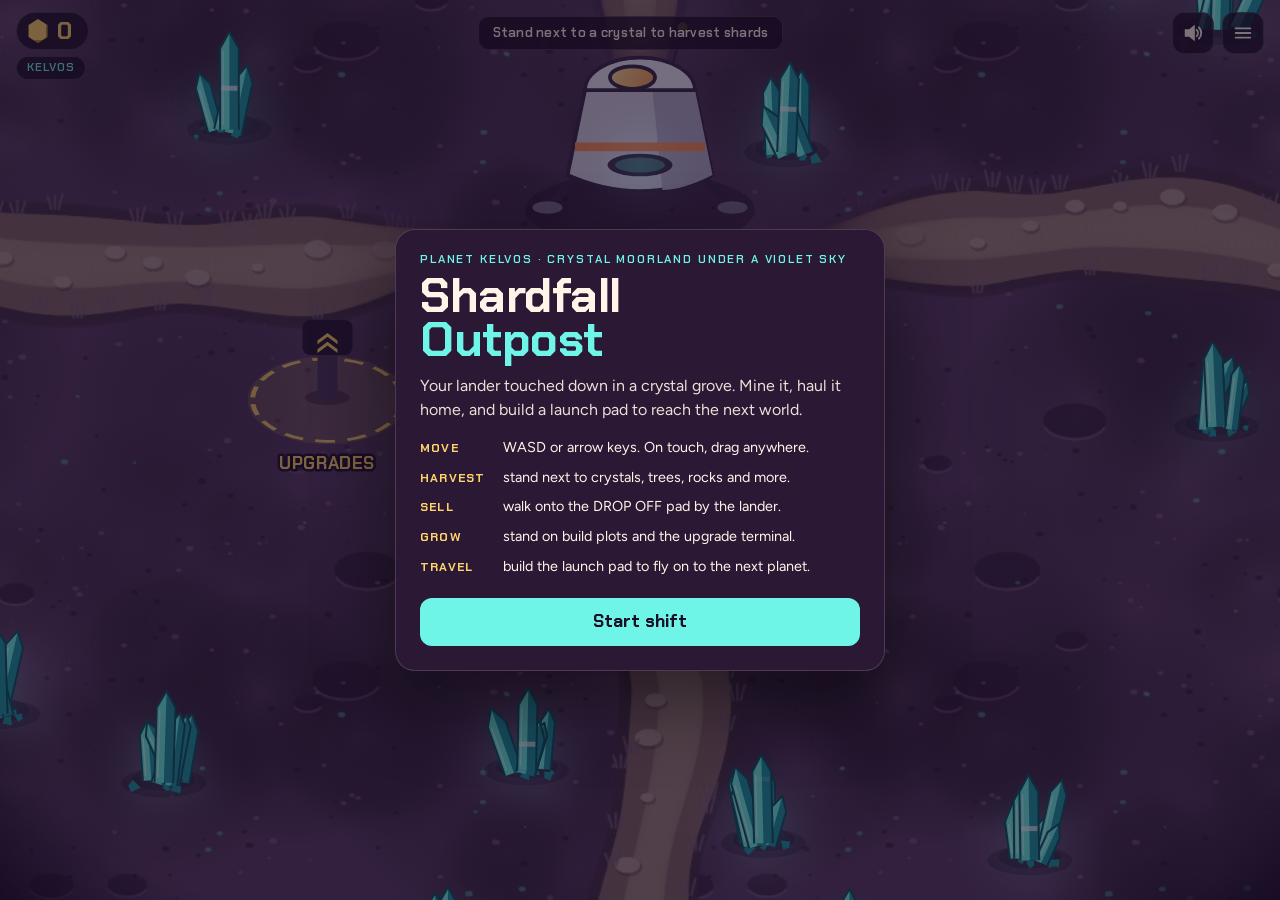
==== index.html @ 41a67cf4 "Open stations as popups with storage overviews Standing on a station now shows a small Open button (" ====
<!doctype html>
<html lang="en">
<head>
<meta charset="utf-8">
<meta name="viewport" content="width=device-width, initial-scale=1, viewport-fit=cover, user-scalable=no">
</head>
<body>
<!-- PAGE:START -->
<title>Shardfall Outpost</title>
<meta name="claude:viewport-fit-sides" content="cover">
<link rel="preconnect" href="https://fonts.googleapis.com">
<link rel="preconnect" href="https://fonts.gstatic.com" crossorigin>
<link rel="stylesheet" href="https://fonts.googleapis.com/css2?family=Chakra+Petch:wght@500;600;700&family=Figtree:wght@400;600&display=swap">
<link rel="stylesheet" href="css/style.css">

<div id="app">
  <canvas id="game" aria-label="Game view. Move with WASD, arrow keys, or drag anywhere."></canvas>

  <header id="hud">
    <div class="hud-left">
      <div id="credit-box" class="pill" title="Credits">
        <i class="coin" aria-hidden="true"></i><span id="credits">0</span>
      </div>
      <span id="planet-chip"></span>
    </div>
    <p id="goal" aria-live="polite"></p>
    <div class="hud-buttons">
      <button id="btn-sound" class="icon-btn" type="button" aria-label="Toggle sound" aria-pressed="true">
        <svg viewBox="0 0 24 24" aria-hidden="true"><path d="M4 9v6h4l5 4V5L8 9H4z"/><path class="wave" d="M16 8.5a5 5 0 0 1 0 7M18.5 6a8.5 8.5 0 0 1 0 12" fill="none"/><path class="cross" d="M16 9l6 6M22 9l-6 6" fill="none"/></svg>
      </button>
      <button id="btn-menu" class="icon-btn" type="button" aria-label="Menu">
        <svg viewBox="0 0 24 24" aria-hidden="true"><path d="M4 7h16M4 12h16M4 17h16" fill="none"/></svg>
      </button>
    </div>
  </header>

  <button id="prompt" type="button" hidden>
    <span class="prompt-dot" aria-hidden="true"></span>
    <span class="prompt-text"><small>Open</small><b id="prompt-title"></b></span>
    <kbd>E</kbd>
  </button>

  <section id="panel" class="sheet station" hidden aria-labelledby="panel-title">
    <div class="station-card">
      <header class="station-head">
        <div>
          <p class="eyebrow" id="panel-eyebrow"></p>
          <h2 id="panel-title"></h2>
        </div>
        <button id="btn-close-panel" class="icon-btn" type="button" aria-label="Close">
          <svg viewBox="0 0 24 24" aria-hidden="true"><path d="M6 6l12 12M18 6L6 18" fill="none"/></svg>
        </button>
      </header>
      <div id="panel-body"></div>
      <p class="panel-hint">Tap a card or press its number. Esc or walking away closes this.</p>
    </div>
  </section>

  <section id="menu" class="sheet" hidden>
    <div class="sheet-card">
      <h2>Outpost log</h2>
      <dl id="menu-stats"></dl>
      <p class="muted">Progress saves automatically in this browser.</p>
      <div class="row">
        <button id="btn-close-menu" class="btn primary" type="button">Back to work</button>
        <button id="btn-reset" class="btn ghost" type="button">Reset progress</button>
      </div>
      <div id="reset-confirm" hidden>
        <p>Erase every credit, upgrade and building?</p>
        <div class="row">
          <button id="btn-reset-yes" class="btn danger" type="button">Erase and restart</button>
          <button id="btn-reset-no" class="btn ghost" type="button">Keep playing</button>
        </div>
      </div>
    </div>
  </section>

  <section id="intro" class="sheet">
    <div class="sheet-card intro-card">
      <p class="eyebrow" id="intro-eyebrow">Planet Kelvos</p>
      <h1>Shardfall<br><span>Outpost</span></h1>
      <p id="intro-sub"></p>
      <ul class="how">
        <li><b>Move</b> WASD or arrow keys. On touch, drag anywhere.</li>
        <li><b>Harvest</b> stand next to crystals, trees, rocks and more.</li>
        <li><b>Sell</b> walk onto the DROP OFF pad by the lander.</li>
        <li><b>Grow</b> stand on build plots and the upgrade terminal.</li>
        <li><b>Travel</b> build the launch pad to fly on to the next planet.</li>
      </ul>
      <button id="btn-start" class="btn primary big" type="button">Start shift</button>
    </div>
  </section>

  <section id="arrive" class="sheet" hidden>
    <div class="sheet-card intro-card">
      <p class="eyebrow" id="arrive-eyebrow"></p>
      <h1 id="arrive-title"></h1>
      <p class="tag" id="arrive-tag"></p>
      <p id="arrive-sub"></p>
      <ul id="arrive-res" class="res-list"></ul>
      <p class="perks-title">You keep for good</p>
      <ul class="perks" id="arrive-perks"></ul>
      <button id="btn-arrive" class="btn primary big" type="button">Start building</button>
    </div>
  </section>
</div>

<script src="js/config.js"></script>
<script src="js/planets.js"></script>
<script src="js/audio.js"></script>
<script src="js/input.js"></script>
<script src="js/save.js"></script>
<script src="js/fx.js"></script>
<script src="js/biomes.js"></script>
<script src="js/world.js"></script>
<script src="js/render.js"></script>
<script src="js/home.js"></script>
<script src="js/hub.js"></script>
<script src="js/smelter.js"></script>
<script src="js/food.js"></script>
<script src="js/research.js"></script>
<script src="js/ui.js"></script>
<script src="js/game.js"></script>
<script>SF.boot();</script>
<!-- PAGE:END -->
</body>
</html>
---- css/style.css ----
/* Layout: full-bleed canvas, HUD floats over the top edge, panels rise from the bottom.
   One committed look (dusk on an alien world), so no light theme. */
:root {
  --night: #1b0f26;      /* deepest backdrop */
  --dusk: #2a1834;       /* panel ground */
  --sand: #fff4e8;       /* text on dark */
  --shard: #6ff5e8;      /* crystal cyan, the UI accent */
  --accent: #6ff5e8;     /* current planet's colour, set by the game */
  --credit: #ffd36b;     /* currency gold */
  --ember: #ff8f5a;      /* warnings and suit stripes */
  --line: rgba(255, 244, 232, 0.16);
  --glass: rgba(27, 15, 38, 0.78);
  --display: "Chakra Petch", "Trebuchet MS", sans-serif;
  --body: "Figtree", "Segoe UI", system-ui, sans-serif;
  color-scheme: dark;
}

[hidden] { display: none !important; }
html, body { height: 100%; }
body {
  margin: 0; overflow: hidden;
  background: var(--night); color: var(--sand);
  font-family: var(--body);
  -webkit-tap-highlight-color: transparent;
  touch-action: none; user-select: none; -webkit-user-select: none;
}

#app { position: fixed; inset: 0; }
#game { position: absolute; inset: 0; width: 100%; height: 100%; display: block; touch-action: none; cursor: crosshair; }

/* ---------- HUD ---------- */
#hud {
  position: absolute; left: 0; right: 0; top: 0;
  display: grid; grid-template-columns: auto 1fr auto; align-items: start; gap: 12px;
  padding-top: calc(12px + env(safe-area-inset-top, 0px));
  padding-left: max(16px, env(safe-area-inset-left, 0px));
  padding-right: max(16px, env(safe-area-inset-right, 0px));
  pointer-events: none;
}
#hud > * { pointer-events: auto; }

.hud-left { display: flex; flex-direction: column; align-items: flex-start; gap: 6px; }
#planet-chip {
  padding: 3px 10px; border-radius: 999px; background: var(--glass); border: 1px solid var(--line);
  font: 600 0.72rem/1.4 var(--display); letter-spacing: 0.08em; text-transform: uppercase; color: var(--accent);
}
.pill {
  display: inline-flex; align-items: center; gap: 8px;
  padding: 6px 16px 6px 10px; border-radius: 999px;
  background: var(--glass); border: 1px solid var(--line);
  font: 700 1.5rem/1 var(--display); font-variant-numeric: tabular-nums;
  color: var(--credit); transform-origin: left center; justify-self: start;
  backdrop-filter: blur(6px); -webkit-backdrop-filter: blur(6px);
}

.coin {
  display: inline-block; width: 1em; height: 1em; flex: none;
  background: var(--credit);
  clip-path: polygon(50% 0, 93% 25%, 93% 75%, 50% 100%, 7% 75%, 7% 25%);
  box-shadow: inset -3px -3px 0 rgba(138, 77, 18, 0.55);
}
.pill .coin { width: 22px; height: 24px; }

#goal {
  justify-self: center; margin: 4px 0 0; max-width: 38ch; min-width: 0;
  padding: 7px 14px; border-radius: 10px;
  background: var(--glass); border: 1px solid var(--line);
  font: 600 0.82rem/1.35 var(--display); letter-spacing: 0.02em; text-align: center;
  text-wrap: balance; pointer-events: none !important;
}

.hud-buttons { display: flex; gap: 8px; }
.icon-btn {
  width: 42px; height: 42px; border-radius: 12px; display: grid; place-items: center;
  background: var(--glass); border: 1px solid var(--line); color: var(--sand); cursor: pointer;
}
.icon-btn svg { width: 22px; height: 22px; fill: currentColor; stroke: currentColor; stroke-width: 2; stroke-linecap: round; }
.icon-btn .cross { display: none; }
.icon-btn.off .wave { display: none; }
.icon-btn.off .cross { display: inline; }
.icon-btn.off { color: rgba(255, 244, 232, 0.5); }

button:focus-visible { outline: 3px solid var(--shard); outline-offset: 2px; }

/* ---------- "Open" prompt and station popup ---------- */
#prompt {
  position: absolute; left: 50%; bottom: calc(22px + env(safe-area-inset-bottom, 0px)); transform: translateX(-50%);
  display: inline-flex; align-items: center; gap: 12px; padding: 10px 12px 10px 16px; border-radius: 999px;
  background: var(--glass); border: 1.5px solid var(--accent); color: var(--sand); cursor: pointer;
  backdrop-filter: blur(8px); -webkit-backdrop-filter: blur(8px);
  box-shadow: 0 10px 30px rgba(0, 0, 0, 0.35), 0 0 0 4px rgba(255, 255, 255, 0.04);
  animation: prompt-in 0.25s cubic-bezier(.2, 1.4, .4, 1);
}
#prompt:hover { background: rgba(42, 24, 52, 0.92); }
#prompt:active { transform: translateX(-50%) scale(0.96); }
.prompt-dot { width: 10px; height: 10px; border-radius: 50%; background: var(--accent); box-shadow: 0 0 12px var(--accent); animation: pulse 1.4s infinite; }
.prompt-text { display: grid; text-align: left; }
.prompt-text small { font: 600 0.65rem/1 var(--display); letter-spacing: 0.14em; text-transform: uppercase; opacity: 0.7; }
.prompt-text b { font: 700 1.1rem/1.2 var(--display); }
#prompt kbd { display: grid; place-items: center; width: 30px; height: 30px; border-radius: 9px; background: var(--accent); color: var(--night); font: 700 0.9rem/1 var(--display); }
@media (hover: none) { #prompt kbd { display: none; } #prompt { padding: 14px 22px; } }
@keyframes prompt-in { from { opacity: 0; transform: translate(-50%, 16px); } }
@keyframes pulse { 50% { opacity: 0.45; } }

#panel.station { z-index: 5; }
.station-card {
  position: relative; display: flex; flex-direction: column;
  width: min(940px, 100%); max-height: 100%; padding: 20px 20px 12px; border-radius: 22px;
  background: linear-gradient(180deg, rgba(255, 244, 232, 0.05), transparent 120px), var(--dusk);
  border: 1px solid var(--line); border-top: 3px solid var(--accent);
  box-shadow: 0 30px 80px rgba(0, 0, 0, 0.5);
  transform: translateY(18px) scale(0.98); opacity: 0;
  transition: transform 0.24s cubic-bezier(.2, 1.3, .4, 1), opacity 0.18s;
}
#panel.open .station-card { transform: none; opacity: 1; }
.station-head { display: flex; justify-content: space-between; align-items: flex-start; gap: 12px; margin: 0 2px 14px; }
.station-head .eyebrow { margin-bottom: 6px; color: var(--accent); }
#panel h2 { margin: 0; font: 700 1.7rem/1 var(--display); color: var(--sand); }
#panel-body { flex: 1; min-height: 0; overflow-y: auto; display: grid; grid-template-columns: repeat(auto-fill, minmax(250px, 1fr)); gap: 12px; padding: 2px 4px 4px 2px; }
.panel-hint { margin: 10px 4px 0; font-size: 0.75rem; opacity: 0.6; }

/* storage overview */
.card.storage { gap: 6px; }
.store-top { display: flex; align-items: baseline; gap: 12px; flex-wrap: wrap; }
.store-top .card-name { padding-right: 0; }
.store { display: grid; gap: 14px; margin-top: 6px; }
.store-group h3 { margin: 0 0 8px; font: 700 0.72rem/1 var(--display); letter-spacing: 0.14em; text-transform: uppercase; color: var(--tint); }
.tiles { display: grid; grid-template-columns: repeat(auto-fill, minmax(150px, 1fr)); gap: 8px; }
.tile {
  position: relative; display: grid; grid-template-columns: 44px 1fr; grid-template-rows: auto auto auto; column-gap: 8px; align-items: center;
  padding: 8px 10px 9px 6px; border-radius: 12px;
  background: linear-gradient(135deg, color-mix(in srgb, var(--tint) 14%, transparent), rgba(255, 244, 232, 0.04));
  border: 1px solid color-mix(in srgb, var(--tint) 30%, transparent);
}
.tile img { grid-row: 1 / 4; width: 44px; height: 44px; filter: drop-shadow(0 3px 4px rgba(0, 0, 0, 0.35)); }
.t-name { font-size: 0.78rem; opacity: 0.85; white-space: nowrap; overflow: hidden; text-overflow: ellipsis; }
.t-num b { font: 700 1.3rem/1.1 var(--display); font-variant-numeric: tabular-nums; }
.t-num small { margin-left: 2px; font: 600 0.75rem/1 var(--display); opacity: 0.55; }
.tile .bar, .meter .bar { display: block; height: 5px; border-radius: 3px; background: rgba(255, 244, 232, 0.1); overflow: hidden; margin-top: 4px; }
.tile .bar i { display: block; height: 100%; border-radius: 3px; background: var(--tint); transition: width 0.3s; }
.tile .bar[hidden] { display: none; }
.tile.empty { opacity: 0.4; filter: saturate(0.4); }
.tile.full { border-color: var(--credit); }
.tile.full .t-num b { color: var(--credit); }
.store-empty { margin: 4px 0; opacity: 0.7; font-size: 0.85rem; }
.meters { display: grid; gap: 10px; margin: 6px 0 4px; }
.meter { display: grid; grid-template-columns: 1fr auto; column-gap: 10px; }
.m-label { font: 600 0.85rem/1.2 var(--display); }
.m-val { font: 600 0.78rem/1.2 var(--display); opacity: 0.75; font-variant-numeric: tabular-nums; }
.meter .bar { grid-column: 1 / -1; height: 8px; }
.meter .bar i { display: block; height: 100%; border-radius: 4px; transition: width 0.3s; }

.card {
  position: relative; display: grid; gap: 4px; align-content: start; text-align: left;
  padding: 12px; border-radius: 12px; min-width: 0;
  background: rgba(255, 244, 232, 0.06); border: 1px solid var(--line); color: var(--sand);
  font-family: var(--body); cursor: pointer;
  transition: transform 0.1s, background 0.15s;
}
.card.wide { grid-column: 1 / -1; }
#panel-body.single { grid-template-columns: 1fr; }
.card.info { cursor: default; }
.card.info .res-list { margin: 4px 0; }
.card.travel { border-color: var(--tint, var(--line)); }
.card.travel .card-name { color: var(--tint, var(--sand)); }
.card.launch { background: rgba(255, 211, 107, 0.16); border-color: var(--credit); }
.card.launch .card-name { font-size: 1.25rem; color: var(--credit); }
.card:hover:not(:disabled) { background: rgba(255, 244, 232, 0.11); }
.card:active:not(:disabled) { transform: scale(0.97); }
.card-key {
  position: absolute; top: 10px; right: 10px; width: 20px; height: 20px; border-radius: 6px;
  display: grid; place-items: center; font: 700 0.7rem/1 var(--display); background: var(--line);
}
.card-name { font: 700 1rem/1.15 var(--display); padding-right: 24px; }
.card-lvl { font: 600 0.75rem/1 var(--display); color: var(--shard); letter-spacing: 0.04em; }
.card-eff { font-size: 0.78rem; line-height: 1.3; opacity: 0.8; min-height: 2.6em; }
.card-cost { display: inline-flex; align-items: center; gap: 6px; margin-top: 4px; font: 700 1.15rem/1 var(--display); color: var(--credit); font-variant-numeric: tabular-nums; }
.card-cost .coin { width: 15px; height: 16px; }
.card.poor .card-cost { color: var(--ember); }
.card.poor { opacity: 0.75; }
.card:disabled { opacity: 0.5; cursor: default; }
.card.bought { animation: bought 0.45s ease-out; }
.card.denied { animation: denied 0.3s; }
@keyframes bought { 0% { background: rgba(255, 211, 107, 0.45); transform: scale(1.05); } 100% { background: rgba(255, 244, 232, 0.06); transform: scale(1); } }
@keyframes denied { 25% { transform: translateX(-5px); } 75% { transform: translateX(5px); } }

/* ---------- overlays ---------- */
.sheet {
  position: absolute; inset: 0; display: grid; place-items: center;
  padding-block: calc(16px + env(safe-area-inset-top, 0px)) calc(16px + env(safe-area-inset-bottom, 0px));
  padding-left: max(16px, env(safe-area-inset-left, 0px));
  padding-right: max(16px, env(safe-area-inset-right, 0px));
  background: rgba(18, 8, 30, 0.55);
  transition: opacity 0.4s;
}
.sheet.gone { opacity: 0; pointer-events: none; }
.sheet-card {
  width: min(440px, 100%); max-height: 100%; overflow: auto;
  padding: 24px; border-radius: 20px;
  background: var(--dusk); border: 1px solid var(--line);
  box-shadow: 0 30px 80px rgba(0, 0, 0, 0.45);
}
.sheet-card h2 { margin: 0 0 14px; font: 700 1.3rem/1.1 var(--display); }
.eyebrow { margin: 0 0 8px; font: 600 0.72rem/1 var(--display); letter-spacing: 0.16em; text-transform: uppercase; color: var(--shard); }
.intro-card h1 { margin: 0 0 12px; font: 700 3rem/0.92 var(--display); letter-spacing: -0.01em; text-wrap: balance; }
.intro-card h1 span { color: var(--shard); }
#intro-sub, #arrive-sub { margin: 0 0 16px; line-height: 1.5; opacity: 0.9; }
.tag { margin: -4px 0 12px; font: 600 0.95rem/1.3 var(--display); color: var(--accent); }
.res-list { list-style: none; margin: 0 0 14px; padding: 0; display: flex; flex-wrap: wrap; gap: 6px; }
.res-list li { display: inline-flex; align-items: center; gap: 6px; padding: 4px 10px; border-radius: 999px; background: rgba(255, 244, 232, 0.07); font-size: 0.82rem; }
.res-list i { width: 10px; height: 10px; border-radius: 3px; transform: rotate(45deg); }
.perks-title { margin: 0 0 6px; font: 600 0.72rem/1 var(--display); letter-spacing: 0.14em; text-transform: uppercase; color: var(--credit); }
.perks { margin: 0 0 18px; padding-left: 1.1em; display: grid; gap: 4px; font-size: 0.88rem; line-height: 1.35; }
.perks li::marker { color: var(--credit); }
.how { list-style: none; margin: 0 0 20px; padding: 0; display: grid; gap: 8px; font-size: 0.9rem; line-height: 1.35; }
.how li { display: grid; grid-template-columns: 5.2em 1fr; gap: 8px; }
.how b { font: 700 0.75rem/1.8 var(--display); letter-spacing: 0.1em; text-transform: uppercase; color: var(--credit); }

.row { display: flex; flex-wrap: wrap; gap: 10px; }
.btn { border: 0; border-radius: 12px; padding: 11px 18px; font: 700 0.95rem/1 var(--display); cursor: pointer; }
.btn.primary { background: var(--shard); color: var(--night); }
.btn.big { width: 100%; padding: 15px; font-size: 1.1rem; }
.btn.ghost { background: transparent; color: var(--sand); border: 1px solid var(--line); }
.btn.danger { background: var(--ember); color: var(--night); }
.muted { opacity: 0.65; font-size: 0.85rem; }
#reset-confirm { margin-top: 14px; padding-top: 14px; border-top: 1px solid var(--line); }
#reset-confirm p { margin: 0 0 10px; }

#menu-stats { display: grid; grid-template-columns: 1fr 1fr; gap: 10px; margin: 0 0 14px; }
#menu-stats div { padding: 10px 12px; border-radius: 10px; background: rgba(255, 244, 232, 0.06); }
#menu-stats dt { font-size: 0.75rem; opacity: 0.7; }
#menu-stats dd { margin: 4px 0 0; font: 700 1.3rem/1 var(--display); color: var(--credit); font-variant-numeric: tabular-nums; }

/* ---------- phones ---------- */
@media (max-width: 640px) {
  #hud { grid-template-columns: auto auto; }
  #hud .hud-buttons { justify-self: end; }
  .hud-left { flex-direction: row; align-items: center; }
  #goal { grid-column: 1 / -1; grid-row: 2; margin: 0; font-size: 0.75rem; justify-self: stretch; max-width: none; }
  .pill { font-size: 1.25rem; }
  #panel-body { grid-template-columns: 1fr; gap: 8px; }
  .station-card { padding: 16px 12px 10px; }
  #panel h2 { font-size: 1.35rem; }
  .tiles { grid-template-columns: repeat(auto-fill, minmax(130px, 1fr)); }
  .card.storage { grid-template-columns: 1fr; }
  .card { grid-template-columns: 1fr auto; column-gap: 10px; padding: 10px 12px; }
  .card-key { display: none; }
  .card-name { padding-right: 0; }
  .card-lvl { grid-column: 2; grid-row: 1; justify-self: end; align-self: center; }
  .card-eff { grid-column: 1; min-height: 0; }
  .card-cost { grid-column: 2; grid-row: 2; margin: 0; justify-self: end; }
  .panel-hint { display: none; }
  .intro-card h1 { font-size: 2.4rem; }
}

@media (prefers-reduced-motion: reduce) {
  #panel, .sheet, .station-card { transition: none; }
  #prompt, .prompt-dot { animation: none; }
  .card.bought, .card.denied { animation: none; }
}

/* build menu, research and job picker */
.card .mats { margin: 6px 0 0; gap: 4px; }
.card .mats li { padding: 2px 8px; font-size: 0.72rem; }
.card .mats li.short { color: var(--ember); background: rgba(255, 143, 90, 0.12); }
.card.info.tree-head { grid-column: 1 / -1; padding: 6px 12px; min-height: 0; background: transparent; border-color: transparent; }
.card.info.tree-head .card-name { font-size: 0.95rem; letter-spacing: 0.06em; text-transform: uppercase; }
.card.research { border-color: var(--tint, var(--line)); }
.card.research .card-name { color: var(--tint, var(--sand)); }
.jobs { display: grid; gap: 6px; margin-top: 8px; }
.job-row { display: flex; flex-wrap: wrap; align-items: center; gap: 6px; }
.job-planet { width: 72px; font: 600 0.72rem/1 var(--display); letter-spacing: 0.06em; text-transform: uppercase; opacity: 0.7; }
.job-chip {
  display: inline-flex; align-items: center; gap: 6px; padding: 5px 10px; border-radius: 999px; cursor: pointer;
  border: 1px solid var(--line); background: rgba(255, 244, 232, 0.06); color: var(--sand); font: 600 0.78rem/1 var(--body);
}
.job-chip i { width: 9px; height: 9px; border-radius: 2px; transform: rotate(45deg); }
.job-chip:hover { background: rgba(255, 244, 232, 0.14); }
.job-chip.on { border-color: var(--credit); background: rgba(255, 211, 107, 0.2); color: var(--credit); }
@media (max-width: 600px) { .job-planet { width: 100%; } }
.card.info.tree-head .card-key { display: none; }
.card-key:empty { display: none; }
#panel-body .card.wide:not(.info) { grid-column: auto; }
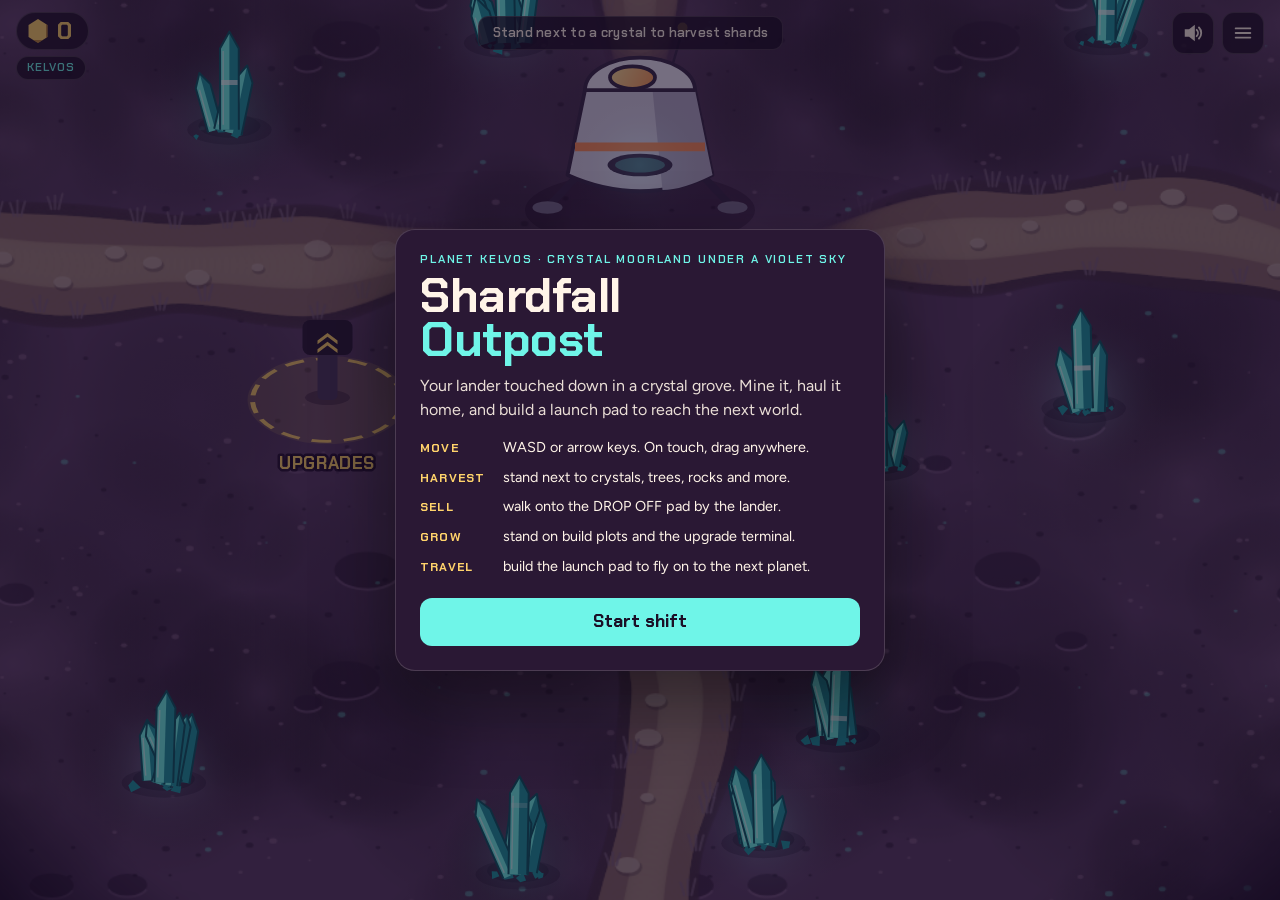
==== commit cb1d2868: "Machine art, drivers with planet vehicles, pricier meals - Each research machine gets its own model " ====
--- a/index.html
+++ b/index.html
@@ -118,6 +118,7 @@
 <script src="js/hub.js"></script>
 <script src="js/smelter.js"></script>
 <script src="js/food.js"></script>
+<script src="js/haulers.js"></script>
 <script src="js/research.js"></script>
 <script src="js/ui.js"></script>
 <script src="js/game.js"></script>
--- a/css/style.css
+++ b/css/style.css
@@ -22,7 +22,7 @@
   background: var(--night); color: var(--sand);
   font-family: var(--body);
   -webkit-tap-highlight-color: transparent;
-  touch-action: none; user-select: none; -webkit-user-select: none;
+  touch-action: manipulation; user-select: none; -webkit-user-select: none;
 }
 
 #app { position: fixed; inset: 0; }
@@ -102,10 +102,13 @@
 @keyframes prompt-in { from { opacity: 0; transform: translate(-50%, 16px); } }
 @keyframes pulse { 50% { opacity: 0.45; } }
 
-#panel.station { z-index: 5; }
+#panel.station { z-index: 5; grid-template-rows: minmax(0, 1fr); }
+#panel { touch-action: pan-y; }
+#panel-body { overscroll-behavior: contain; -webkit-overflow-scrolling: touch; touch-action: pan-y; }
 .station-card {
   position: relative; display: flex; flex-direction: column;
-  width: min(940px, 100%); max-height: 100%; padding: 20px 20px 12px; border-radius: 22px;
+  width: min(940px, 100%); max-height: calc(100vh - 40px); max-height: calc(100dvh - 40px - env(safe-area-inset-top, 0px) - env(safe-area-inset-bottom, 0px));
+  padding: 20px 20px 12px; border-radius: 22px;
   background: linear-gradient(180deg, rgba(255, 244, 232, 0.05), transparent 120px), var(--dusk);
   border: 1px solid var(--line); border-top: 3px solid var(--accent);
   box-shadow: 0 30px 80px rgba(0, 0, 0, 0.5);
@@ -281,3 +284,5 @@
 .card.info.tree-head .card-key { display: none; }
 .card-key:empty { display: none; }
 #panel-body .card.wide:not(.info) { grid-column: auto; }
+.job-chip small { font: 600 0.62rem/1 var(--display); letter-spacing: 0.06em; text-transform: uppercase; opacity: 0.6; }
+.job-chip.locked { opacity: 0.35; cursor: not-allowed; }
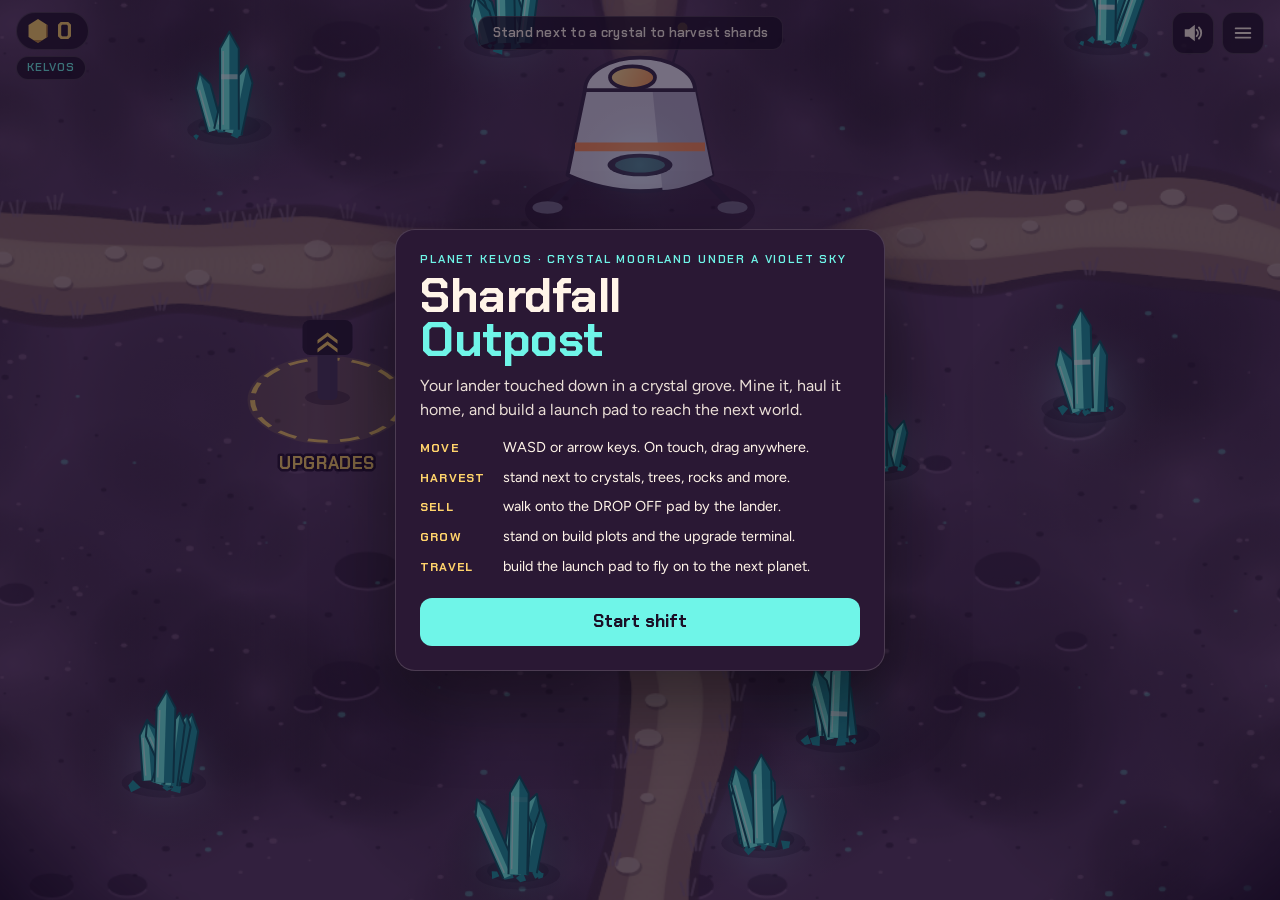
==== commit 3bd30992: "Rocket Workshop with rocket models; fixed material lists in popups New Haven building: build Swift C" ====
--- a/index.html
+++ b/index.html
@@ -120,6 +120,7 @@
 <script src="js/food.js"></script>
 <script src="js/haulers.js"></script>
 <script src="js/research.js"></script>
+<script src="js/fleet.js"></script>
 <script src="js/ui.js"></script>
 <script src="js/game.js"></script>
 <script>SF.boot();</script>
--- a/css/style.css
+++ b/css/style.css
@@ -263,7 +263,8 @@
 }
 
 /* build menu, research and job picker */
-.card .mats { margin: 6px 0 0; gap: 4px; }
+.card .mats { margin: 6px 0 0; gap: 4px; flex-direction: column; align-items: flex-start; flex-wrap: nowrap; }
+.card .mats li { font-variant-numeric: tabular-nums; }
 .card .mats li { padding: 2px 8px; font-size: 0.72rem; }
 .card .mats li.short { color: var(--ember); background: rgba(255, 143, 90, 0.12); }
 .card.info.tree-head { grid-column: 1 / -1; padding: 6px 12px; min-height: 0; background: transparent; border-color: transparent; }
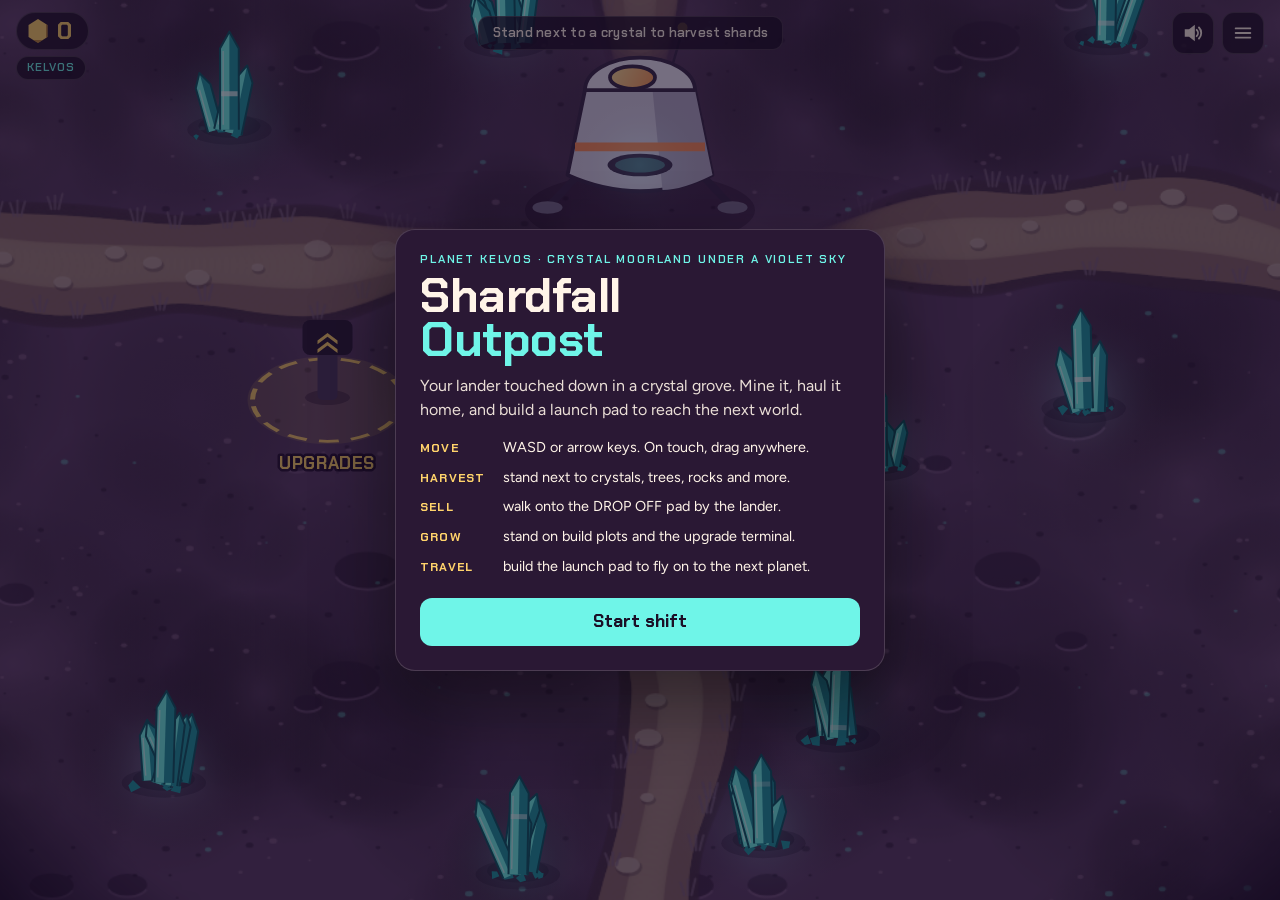
==== commit 38605645: "Star Map, far planets Petra and Edenia, pipelines, tankers and Edenia food Star Map on Halcyon (1M):" ====
--- a/index.html
+++ b/index.html
@@ -121,6 +121,7 @@
 <script src="js/haulers.js"></script>
 <script src="js/research.js"></script>
 <script src="js/fleet.js"></script>
+<script src="js/starmap.js"></script>
 <script src="js/ui.js"></script>
 <script src="js/game.js"></script>
 <script>SF.boot();</script>
--- a/css/style.css
+++ b/css/style.css
@@ -287,3 +287,17 @@
 #panel-body .card.wide:not(.info) { grid-column: auto; }
 .job-chip small { font: 600 0.62rem/1 var(--display); letter-spacing: 0.06em; text-transform: uppercase; opacity: 0.6; }
 .job-chip.locked { opacity: 0.35; cursor: not-allowed; }
+
+/* star map */
+.card.map-card { display: grid; grid-template-columns: 52px 1fr; column-gap: 12px; align-items: start; border-color: color-mix(in srgb, var(--tint) 45%, transparent); }
+#panel-body .card.map-card { grid-column: auto; }
+.map-card .globe { width: 50px; height: 50px; border-radius: 50%; margin-top: 2px; box-shadow: inset -10px -12px 18px rgba(0, 0, 0, 0.45), 0 0 18px color-mix(in srgb, var(--tint) 40%, transparent); }
+.map-card .map-text { display: grid; gap: 4px; min-width: 0; }
+.map-card .card-name { color: var(--tint); }
+.map-card .card-eff { min-height: 0; }
+.map-res { margin: 2px 0; gap: 4px; }
+.map-res li { padding: 2px 8px; font-size: 0.7rem; }
+.map-res small { opacity: 0.6; font-size: 0.62rem; text-transform: uppercase; letter-spacing: 0.05em; }
+.map-stats { display: flex; gap: 12px; font: 600 0.75rem/1 var(--display); opacity: 0.75; }
+.map-card .map-go { justify-self: start; margin-top: 4px; padding: 9px 14px; background: var(--tint); }
+.map-card .map-go.poor { opacity: 0.6; }
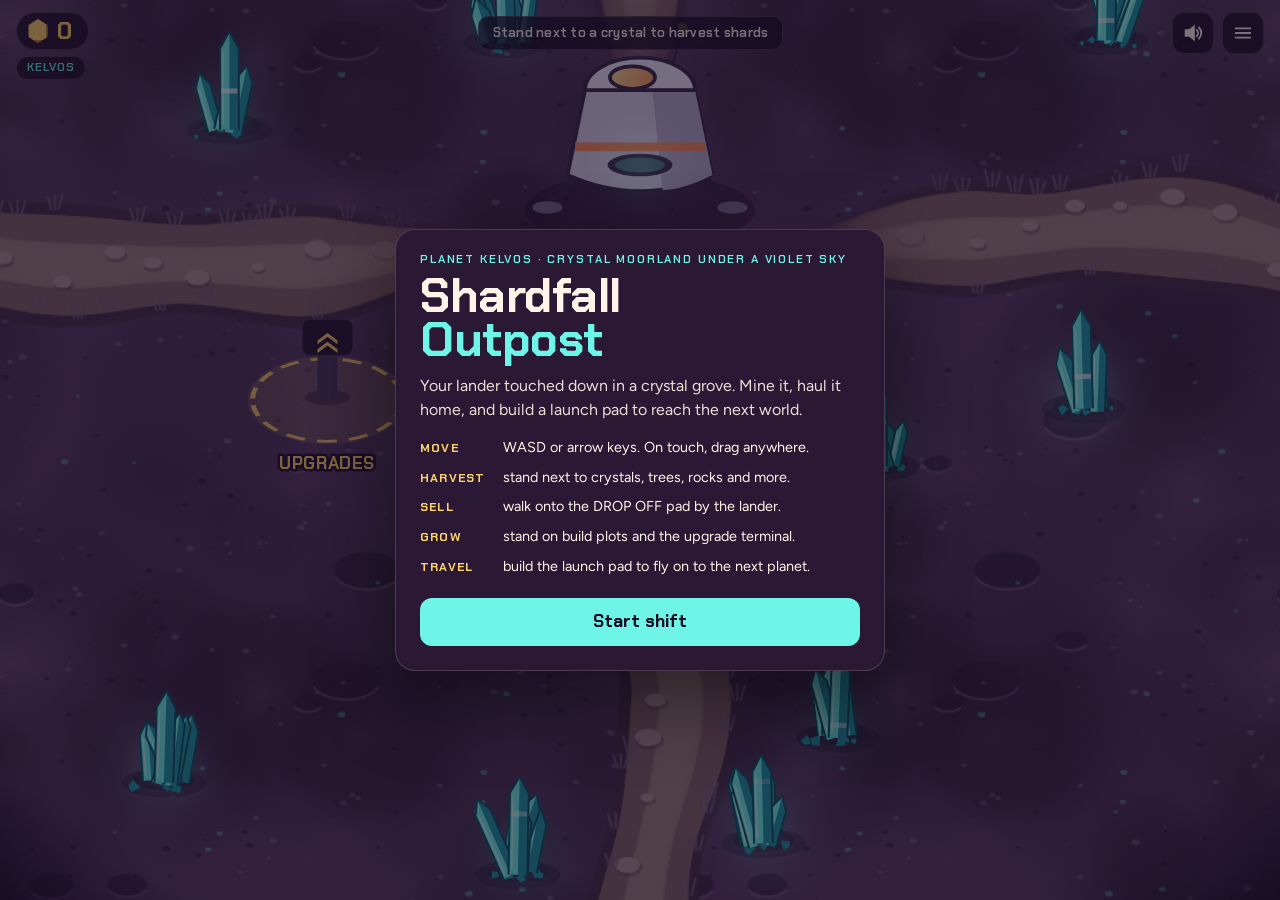
==== commit 1e5303d6: "Rocket fuel and the Fuel Plant Fuel Plant (New Haven) refines logs, crude oil and natural gas into a" ====
--- a/index.html
+++ b/index.html
@@ -122,6 +122,7 @@
 <script src="js/research.js"></script>
 <script src="js/fleet.js"></script>
 <script src="js/starmap.js"></script>
+<script src="js/fuel.js"></script>
 <script src="js/ui.js"></script>
 <script src="js/game.js"></script>
 <script>SF.boot();</script>
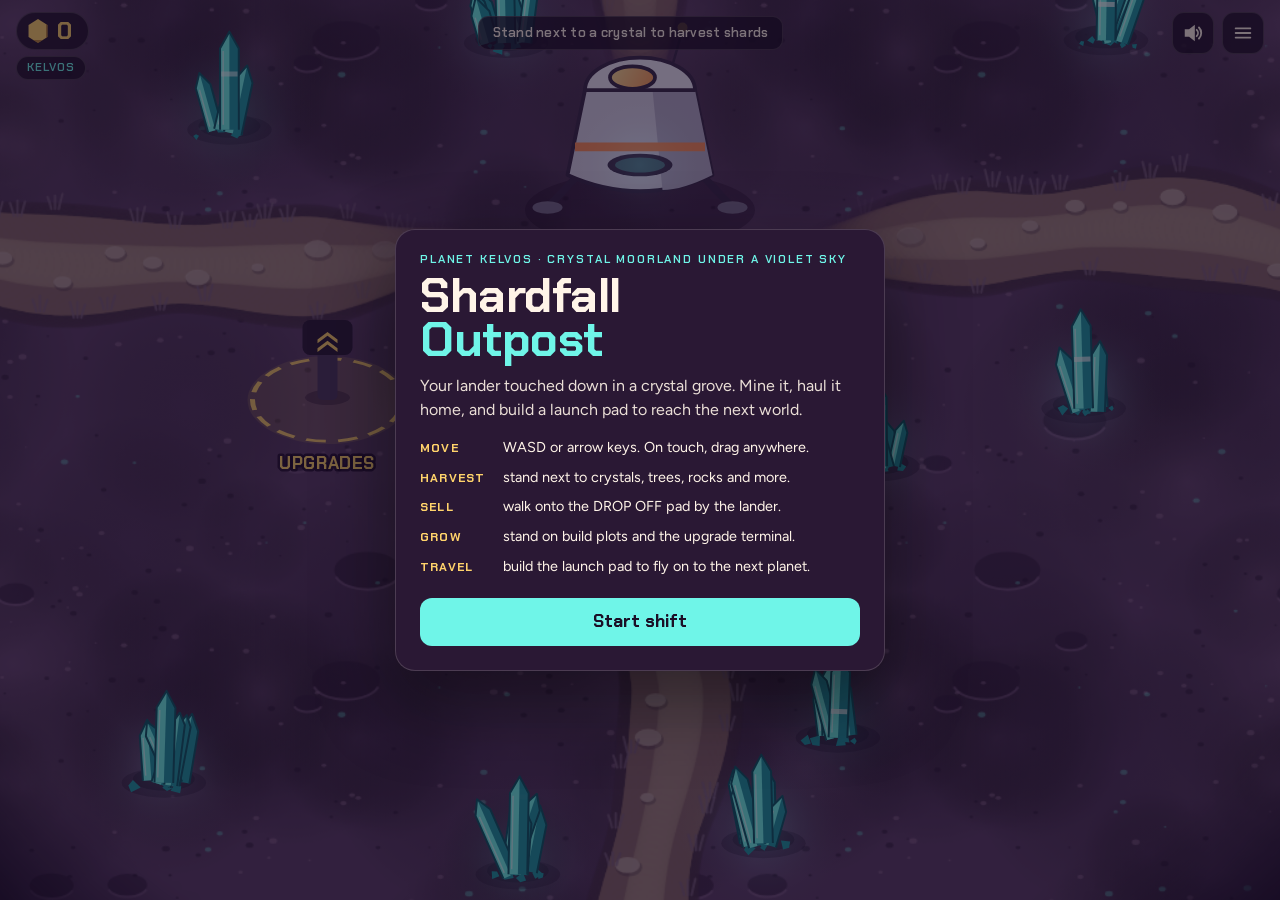
==== commit 0e8abe9a: "Contract board on Halcyon, visible hall overflow, sell limits and demand Co-Authored-By: Claude Opus" ====
--- a/index.html
+++ b/index.html
@@ -123,6 +123,7 @@
 <script src="js/fleet.js"></script>
 <script src="js/starmap.js"></script>
 <script src="js/fuel.js"></script>
+<script src="js/contracts.js"></script>
 <script src="js/ui.js"></script>
 <script src="js/game.js"></script>
 <script>SF.boot();</script>
--- a/css/style.css
+++ b/css/style.css
@@ -145,6 +145,18 @@
 .tile.empty { opacity: 0.4; filter: saturate(0.4); }
 .tile.full { border-color: var(--credit); }
 .tile.full .t-num b { color: var(--credit); }
+.t-tag { grid-column: 2; margin-top: 4px; font: 700 0.62rem/1 var(--display); letter-spacing: 0.04em; text-transform: uppercase; color: #ffb340; }
+.t-tag:empty { display: none; }
+.tile.tap { cursor: pointer; }
+.tile.tap:hover { border-color: color-mix(in srgb, var(--tint) 70%, transparent); }
+.tile.selling { border-color: #ff5a5a; box-shadow: 0 0 0 1px #ff5a5a inset; animation: sell-blink 1s ease-in-out infinite; }
+.tile.selling .t-tag { color: #ff6b6b; }
+@keyframes sell-blink { 50% { box-shadow: 0 0 10px 1px rgba(255, 90, 90, 0.45) inset; } }
+.contract { display: grid; grid-template-columns: 44px 1fr auto; gap: 4px 10px; align-items: center; }
+.contract img { width: 44px; height: 44px; grid-row: 1 / 3; }
+.contract .c-pay { font: 700 1.05rem/1 var(--display); color: var(--credit); }
+.contract .job-chip:disabled { opacity: 0.5; cursor: default; }
+.contract .c-row { display: flex; gap: 6px; grid-column: 3; grid-row: 1 / 3; }
 .store-empty { margin: 4px 0; opacity: 0.7; font-size: 0.85rem; }
 .meters { display: grid; gap: 10px; margin: 6px 0 4px; }
 .meter { display: grid; grid-template-columns: 1fr auto; column-gap: 10px; }
@@ -301,3 +313,6 @@
 .map-stats { display: flex; gap: 12px; font: 600 0.75rem/1 var(--display); opacity: 0.75; }
 .map-card .map-go { justify-self: start; margin-top: 4px; padding: 9px 14px; background: var(--tint); }
 .map-card .map-go.poor { opacity: 0.6; }
+.job-chip.add-rk { border-style: dashed; border-color: var(--credit); color: var(--credit); }
+.job-chip.add-rk.short { opacity: 0.6; }
+.job-chip.add-rk:disabled { border-style: solid; opacity: 0.7; cursor: default; }
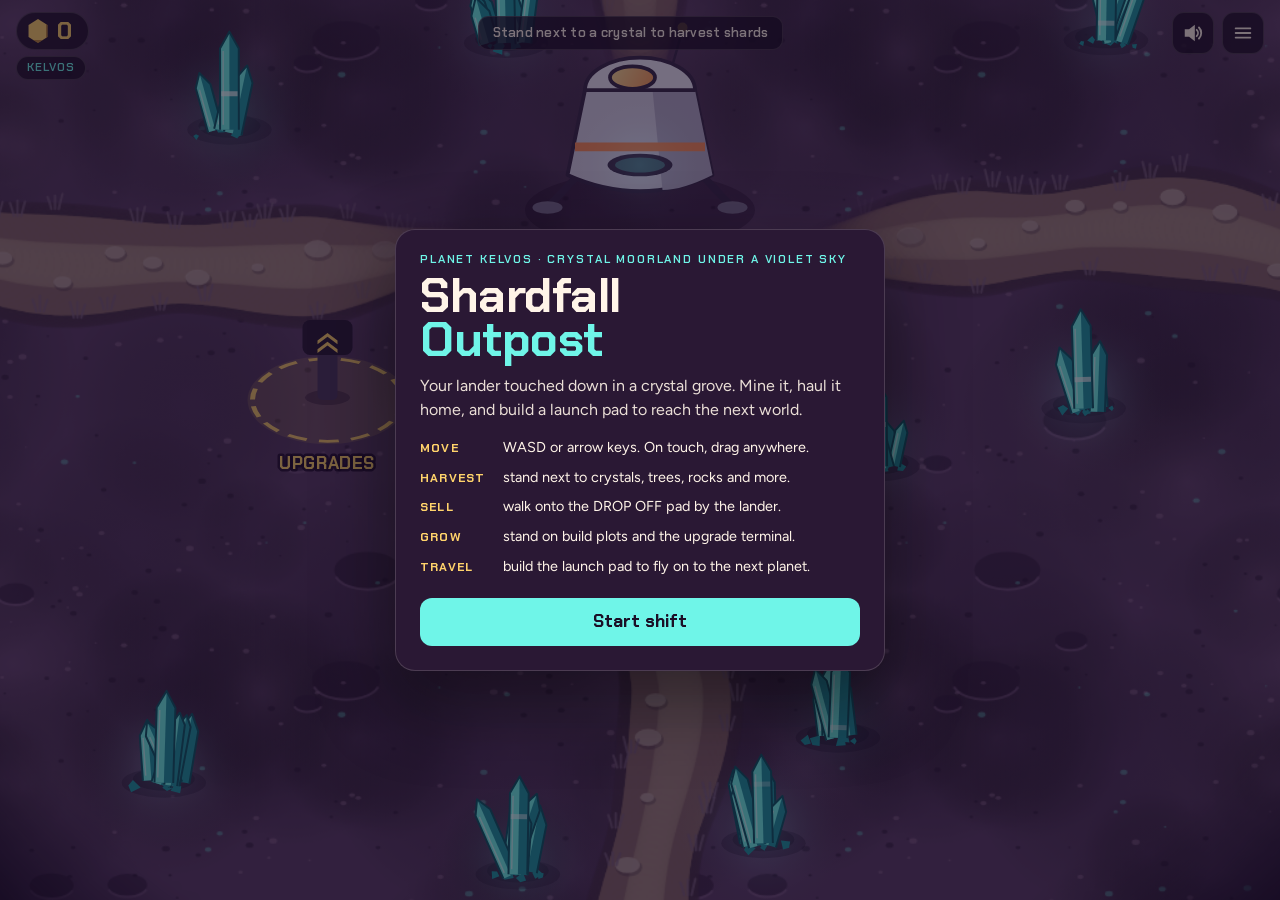
==== commit ac93bcbc: "Own art and sounds for Petra and Edenia Co-Authored-By: Claude Opus 5.5 <noreply@anthropic.com> Clau" ====
--- a/index.html
+++ b/index.html
@@ -114,6 +114,7 @@
 <script src="js/biomes.js"></script>
 <script src="js/world.js"></script>
 <script src="js/render.js"></script>
+<script src="js/art-far.js"></script>
 <script src="js/home.js"></script>
 <script src="js/hub.js"></script>
 <script src="js/smelter.js"></script>
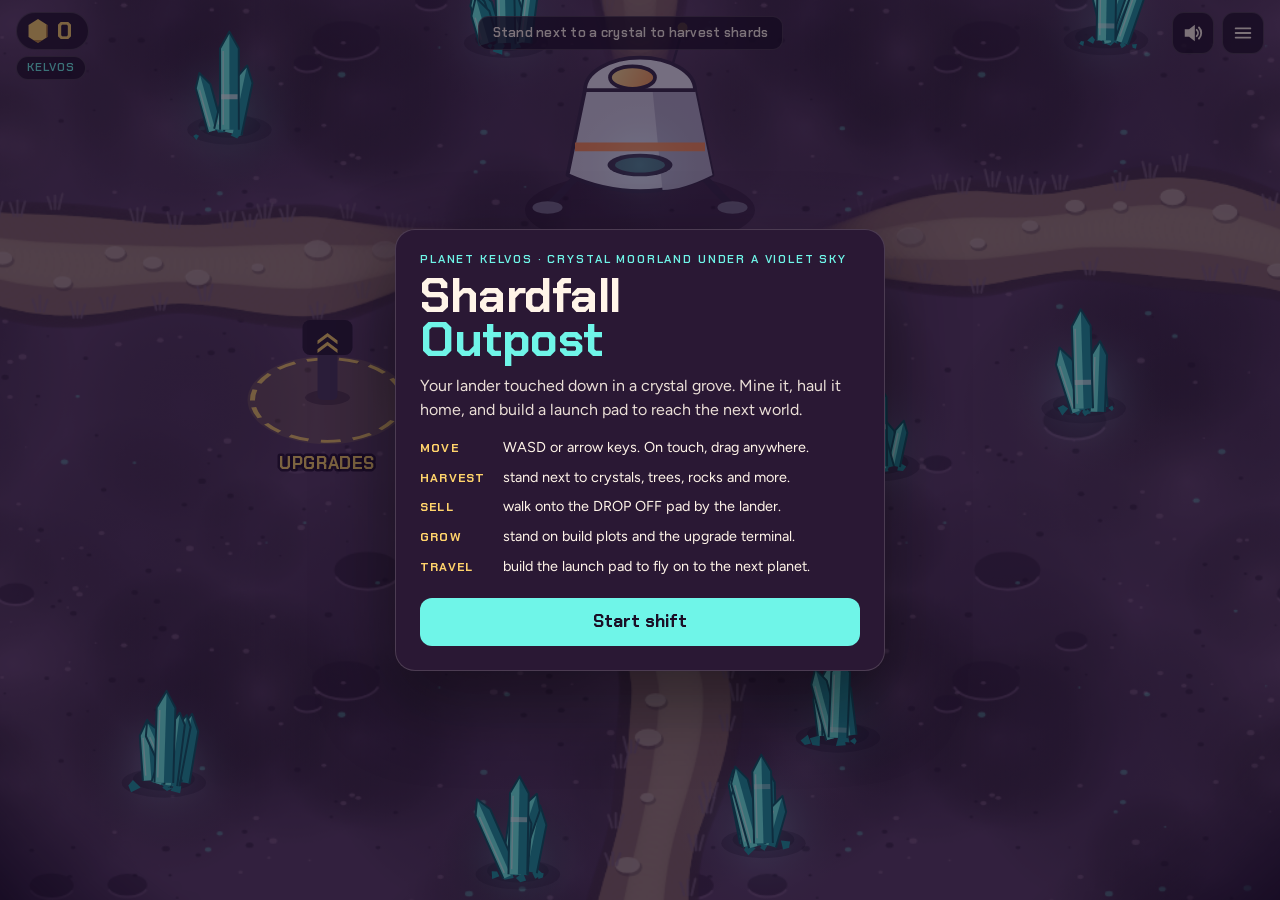
==== commit 4d1b8abd: "Free build area in New Haven: belts, fabricators, hall output and input - New Haven's nine fixed lot" ====
--- a/index.html
+++ b/index.html
@@ -25,6 +25,9 @@
     </div>
     <p id="goal" aria-live="polite"></p>
     <div class="hud-buttons">
+      <button id="btn-build" class="icon-btn" type="button" aria-label="Build mode" aria-pressed="false" hidden>
+        <svg viewBox="0 0 24 24" aria-hidden="true"><path d="M3 21l9-9M14 4l6 6-3 3-6-6z M12.5 5.5L10 3 7 6l2.5 2.5" fill="none"/></svg>
+      </button>
       <button id="btn-sound" class="icon-btn" type="button" aria-label="Toggle sound" aria-pressed="true">
         <svg viewBox="0 0 24 24" aria-hidden="true"><path d="M4 9v6h4l5 4V5L8 9H4z"/><path class="wave" d="M16 8.5a5 5 0 0 1 0 7M18.5 6a8.5 8.5 0 0 1 0 12" fill="none"/><path class="cross" d="M16 9l6 6M22 9l-6 6" fill="none"/></svg>
       </button>
@@ -33,6 +36,12 @@
       </button>
     </div>
   </header>
+
+  <nav id="buildbar" hidden aria-label="Build tools">
+    <p id="build-msg" aria-live="polite"></p>
+    <div id="build-sub" class="build-row" hidden></div>
+    <div id="build-tools" class="build-row"></div>
+  </nav>
 
   <button id="prompt" type="button" hidden>
     <span class="prompt-dot" aria-hidden="true"></span>
@@ -125,6 +134,7 @@
 <script src="js/starmap.js"></script>
 <script src="js/fuel.js"></script>
 <script src="js/contracts.js"></script>
+<script src="js/factory.js"></script>
 <script src="js/ui.js"></script>
 <script src="js/game.js"></script>
 <script>SF.boot();</script>
--- a/css/style.css
+++ b/css/style.css
@@ -316,3 +316,41 @@
 .job-chip.add-rk { border-style: dashed; border-color: var(--credit); color: var(--credit); }
 .job-chip.add-rk.short { opacity: 0.6; }
 .job-chip.add-rk:disabled { border-style: solid; opacity: 0.7; cursor: default; }
+
+/* ---------- build mode (New Haven's free build area) ---------- */
+#btn-build.active { background: var(--credit); color: var(--night); border-color: var(--credit); }
+#buildbar {
+  position: absolute; left: 0; right: 0; bottom: 0; z-index: 4;
+  display: grid; gap: 6px; justify-items: center;
+  padding: 0 max(16px, env(safe-area-inset-left, 0px)) calc(12px + env(safe-area-inset-bottom, 0px)) max(16px, env(safe-area-inset-right, 0px));
+  pointer-events: none;
+}
+#buildbar > * { pointer-events: auto; }
+#build-msg {
+  margin: 0; max-width: 60ch; padding: 6px 12px; border-radius: 10px; background: var(--glass); border: 1px solid var(--line);
+  font: 600 0.8rem/1.35 var(--display); text-align: center; pointer-events: none !important;
+}
+#build-msg.warn { color: #ffb3b3; border-color: rgba(255, 107, 107, 0.6); }
+.build-row {
+  display: flex; gap: 6px; max-width: 100%; overflow-x: auto; padding: 6px; border-radius: 16px;
+  background: var(--glass); border: 1px solid var(--line); backdrop-filter: blur(8px); -webkit-backdrop-filter: blur(8px);
+  scrollbar-width: none; touch-action: pan-x;
+}
+.build-row::-webkit-scrollbar { display: none; }
+.build-row .tool {
+  flex: none; display: grid; gap: 2px; min-width: 84px; max-width: 150px; padding: 8px 10px; border-radius: 11px; text-align: left;
+  background: rgba(255, 244, 232, 0.06); border: 1px solid var(--line); color: var(--sand); cursor: pointer;
+}
+.build-row .tool b { font: 700 0.9rem/1.1 var(--display); }
+.build-row .tool small { font: 400 0.7rem/1.2 var(--body); opacity: 0.75; white-space: nowrap; overflow: hidden; text-overflow: ellipsis; }
+.build-row .tool.on { background: var(--credit); color: var(--night); border-color: var(--credit); }
+.build-row .tool.off { opacity: 0.5; }
+.build-row .tool.done { background: rgba(155, 227, 106, 0.18); border-color: rgba(155, 227, 106, 0.6); }
+.card.chosen { border-color: var(--credit); box-shadow: inset 0 0 0 1px var(--credit); }
+.card .card-cost img.rec-icon { width: 34px; height: 34px; image-rendering: auto; }
+@media (max-width: 640px) {
+  .build-row { flex-wrap: wrap; justify-content: center; overflow: visible; }
+  .build-row .tool { min-width: 0; max-width: none; padding: 7px 9px; }
+  .build-row .tool small { display: none; }
+  #build-msg { font-size: 0.74rem; }
+}
